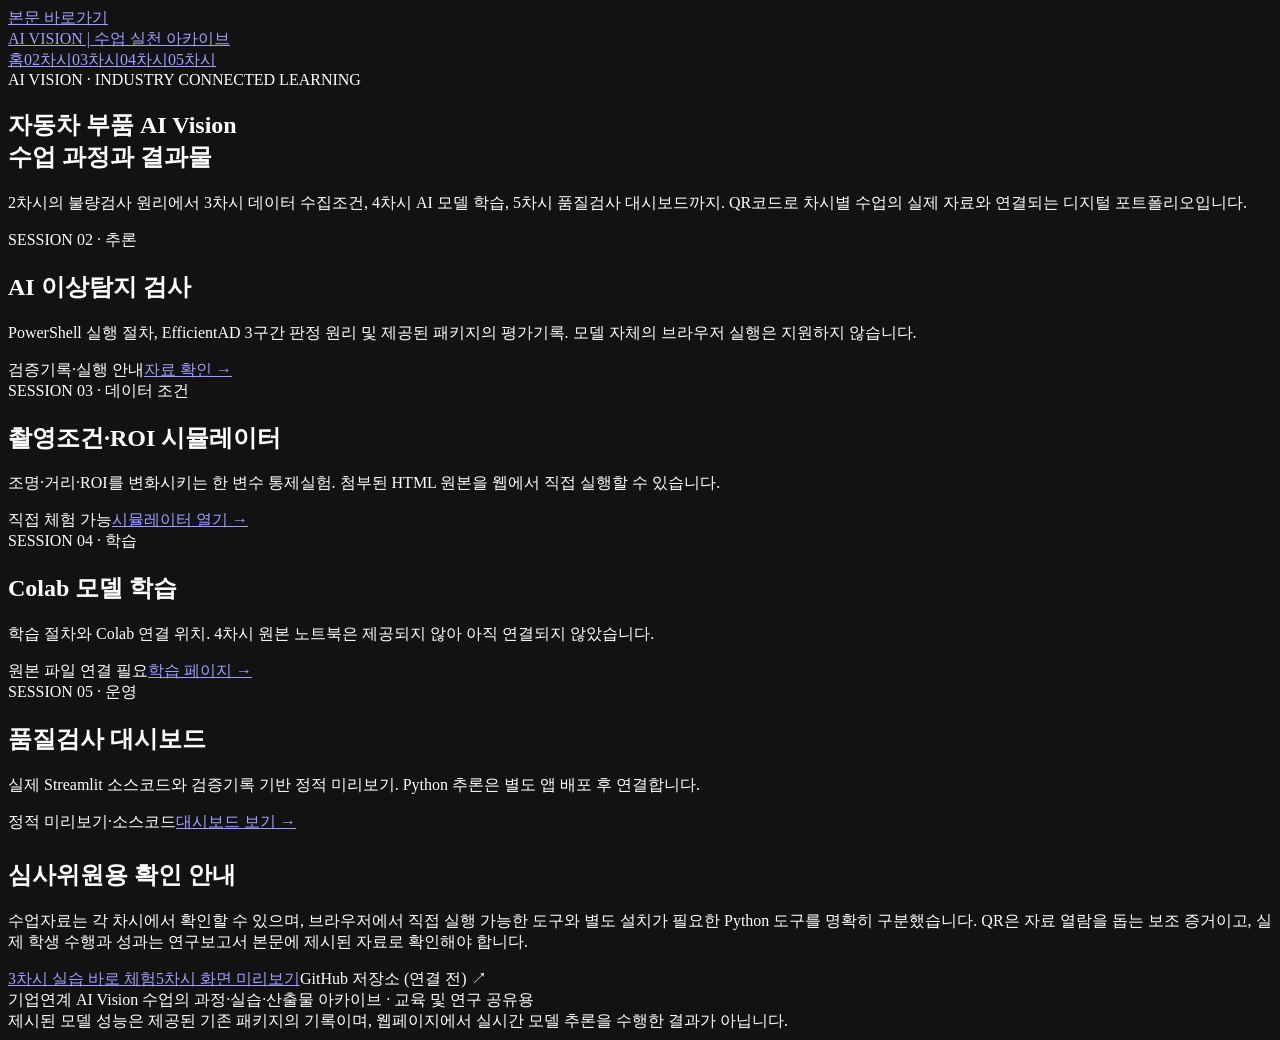
==== site/index.html @ 9ba857d1 "Add files via upload" ====
<!doctype html><html lang="ko"><head><meta charset="utf-8"><meta name="viewport" content="width=device-width,initial-scale=1"><meta name="color-scheme" content="dark"><meta name="description" content="기업연계 AI Vision 수업 2~5차시의 실습도구와 결과물을 열람하는 통합 포트폴리오"><title>통합 홈페이지 | AI Vision 실천 아카이브</title><link rel="icon" type="image/svg+xml" href="/assets/icon.svg"><link rel="stylesheet" href="/assets/style.css"></head><body><a class="skip" href="#content">본문 바로가기</a><header class="top"><div class="wrap"><a class="brand" href="/"><img src="/assets/icon.svg" alt=""/>AI VISION | 수업 실천 아카이브</a><nav class="nav" aria-label="차시 이동"><a href="/" aria-current="page">홈</a><a href="/02/">02차시</a><a href="/03/">03차시</a><a href="/04/">04차시</a><a href="/05/">05차시</a></nav></div></header><main id="content"><div class="wrap"><section class="hero"><div class="kicker">AI VISION · INDUSTRY CONNECTED LEARNING</div><h1>자동차 부품 AI Vision<br>수업 과정과 결과물</h1><p>2차시의 불량검사 원리에서 3차시 데이터 수집조건, 4차시 AI 모델 학습, 5차시 품질검사 대시보드까지. QR코드로 차시별 수업의 실제 자료와 연결되는 디지털 포트폴리오입니다.</p><div class="hero-visual" aria-hidden="true"></div></section><div class="grid">
<article class="card"><div class="num">SESSION 02 · 추론</div><h2>AI 이상탐지 검사</h2><p>PowerShell 실행 절차, EfficientAD 3구간 판정 원리 및 제공된 패키지의 평가기록. 모델 자체의 브라우저 실행은 지원하지 않습니다.</p><div class="cardfoot"><span class="tag alt">검증기록·실행 안내</span><a class="btn secondary" href="/02/">자료 확인 →</a></div></article>
<article class="card"><div class="num">SESSION 03 · 데이터 조건</div><h2>촬영조건·ROI 시뮬레이터</h2><p>조명·거리·ROI를 변화시키는 한 변수 통제실험. 첨부된 HTML 원본을 웹에서 직접 실행할 수 있습니다.</p><div class="cardfoot"><span class="tag">직접 체험 가능</span><a class="btn secondary" href="/03/">시뮬레이터 열기 →</a></div></article>
<article class="card"><div class="num">SESSION 04 · 학습</div><h2>Colab 모델 학습</h2><p>학습 절차와 Colab 연결 위치. 4차시 원본 노트북은 제공되지 않아 아직 연결되지 않았습니다.</p><div class="cardfoot"><span class="tag orange">원본 파일 연결 필요</span><a class="btn secondary" href="/04/">학습 페이지 →</a></div></article>
<article class="card"><div class="num">SESSION 05 · 운영</div><h2>품질검사 대시보드</h2><p>실제 Streamlit 소스코드와 검증기록 기반 정적 미리보기. Python 추론은 별도 앱 배포 후 연결합니다.</p><div class="cardfoot"><span class="tag alt">정적 미리보기·소스코드</span><a class="btn secondary" href="/05/">대시보드 보기 →</a></div></article></div>
<section class="panel" style="margin-top:26px"><h2>심사위원용 확인 안내</h2><p>수업자료는 각 차시에서 확인할 수 있으며, 브라우저에서 직접 실행 가능한 도구와 별도 설치가 필요한 Python 도구를 명확히 구분했습니다. QR은 자료 열람을 돕는 보조 증거이고, 실제 학생 수행과 성과는 연구보고서 본문에 제시된 자료로 확인해야 합니다.</p><div class="actions"><a class="btn" href="/03/">3차시 실습 바로 체험</a><a class="btn secondary" href="/05/">5차시 화면 미리보기</a><a class="btn secondary disabled" id="github-link" aria-disabled="true">GitHub 저장소 (연결 전) ↗</a></div></section></div></main><footer class="footer"><div class="wrap">기업연계 AI Vision 수업의 과정·실습·산출물 아카이브 · 교육 및 연구 공유용 <div class="note">제시된 모델 성능은 제공된 기존 패키지의 기록이며, 웹페이지에서 실시간 모델 추론을 수행한 결과가 아닙니다.</div></div></footer><script src="/assets/common.js" defer></script></body></html>
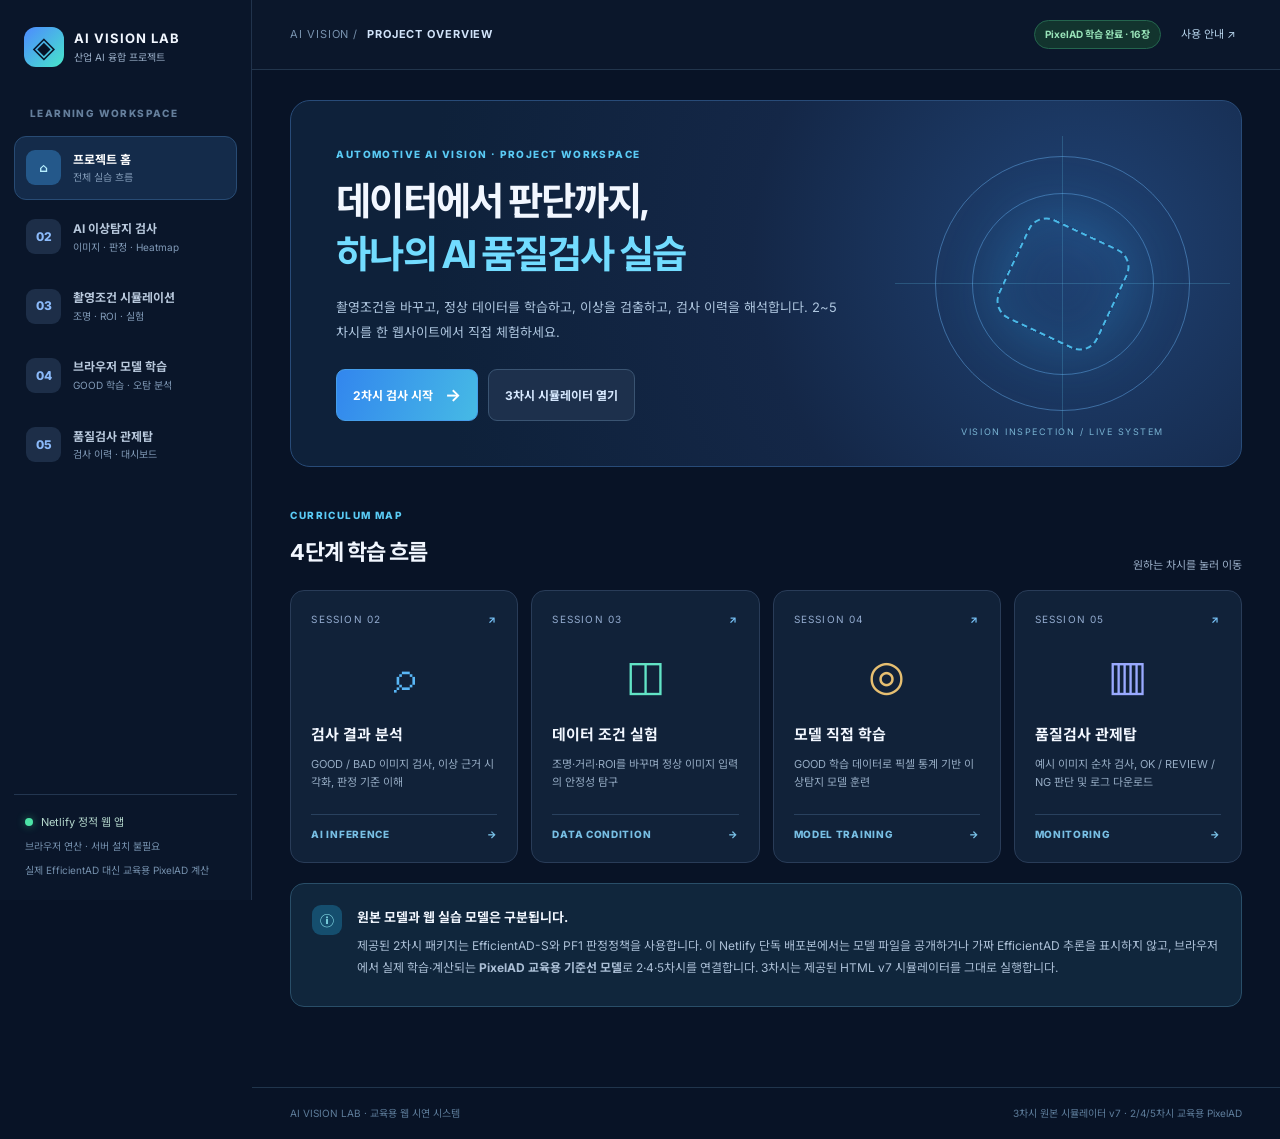
==== commit 0d492d07: "Add files via upload" ====
--- a/site/index.html
+++ b/site/index.html
@@ -1,6 +1,84 @@
-<!doctype html><html lang="ko"><head><meta charset="utf-8"><meta name="viewport" content="width=device-width,initial-scale=1"><meta name="color-scheme" content="dark"><meta name="description" content="기업연계 AI Vision 수업 2~5차시의 실습도구와 결과물을 열람하는 통합 포트폴리오"><title>통합 홈페이지 | AI Vision 실천 아카이브</title><link rel="icon" type="image/svg+xml" href="/assets/icon.svg"><link rel="stylesheet" href="/assets/style.css"></head><body><a class="skip" href="#content">본문 바로가기</a><header class="top"><div class="wrap"><a class="brand" href="/"><img src="/assets/icon.svg" alt=""/>AI VISION | 수업 실천 아카이브</a><nav class="nav" aria-label="차시 이동"><a href="/" aria-current="page">홈</a><a href="/02/">02차시</a><a href="/03/">03차시</a><a href="/04/">04차시</a><a href="/05/">05차시</a></nav></div></header><main id="content"><div class="wrap"><section class="hero"><div class="kicker">AI VISION · INDUSTRY CONNECTED LEARNING</div><h1>자동차 부품 AI Vision<br>수업 과정과 결과물</h1><p>2차시의 불량검사 원리에서 3차시 데이터 수집조건, 4차시 AI 모델 학습, 5차시 품질검사 대시보드까지. QR코드로 차시별 수업의 실제 자료와 연결되는 디지털 포트폴리오입니다.</p><div class="hero-visual" aria-hidden="true"></div></section><div class="grid">
-<article class="card"><div class="num">SESSION 02 · 추론</div><h2>AI 이상탐지 검사</h2><p>PowerShell 실행 절차, EfficientAD 3구간 판정 원리 및 제공된 패키지의 평가기록. 모델 자체의 브라우저 실행은 지원하지 않습니다.</p><div class="cardfoot"><span class="tag alt">검증기록·실행 안내</span><a class="btn secondary" href="/02/">자료 확인 →</a></div></article>
-<article class="card"><div class="num">SESSION 03 · 데이터 조건</div><h2>촬영조건·ROI 시뮬레이터</h2><p>조명·거리·ROI를 변화시키는 한 변수 통제실험. 첨부된 HTML 원본을 웹에서 직접 실행할 수 있습니다.</p><div class="cardfoot"><span class="tag">직접 체험 가능</span><a class="btn secondary" href="/03/">시뮬레이터 열기 →</a></div></article>
-<article class="card"><div class="num">SESSION 04 · 학습</div><h2>Colab 모델 학습</h2><p>학습 절차와 Colab 연결 위치. 4차시 원본 노트북은 제공되지 않아 아직 연결되지 않았습니다.</p><div class="cardfoot"><span class="tag orange">원본 파일 연결 필요</span><a class="btn secondary" href="/04/">학습 페이지 →</a></div></article>
-<article class="card"><div class="num">SESSION 05 · 운영</div><h2>품질검사 대시보드</h2><p>실제 Streamlit 소스코드와 검증기록 기반 정적 미리보기. Python 추론은 별도 앱 배포 후 연결합니다.</p><div class="cardfoot"><span class="tag alt">정적 미리보기·소스코드</span><a class="btn secondary" href="/05/">대시보드 보기 →</a></div></article></div>
-<section class="panel" style="margin-top:26px"><h2>심사위원용 확인 안내</h2><p>수업자료는 각 차시에서 확인할 수 있으며, 브라우저에서 직접 실행 가능한 도구와 별도 설치가 필요한 Python 도구를 명확히 구분했습니다. QR은 자료 열람을 돕는 보조 증거이고, 실제 학생 수행과 성과는 연구보고서 본문에 제시된 자료로 확인해야 합니다.</p><div class="actions"><a class="btn" href="/03/">3차시 실습 바로 체험</a><a class="btn secondary" href="/05/">5차시 화면 미리보기</a><a class="btn secondary disabled" id="github-link" aria-disabled="true">GitHub 저장소 (연결 전) ↗</a></div></section></div></main><footer class="footer"><div class="wrap">기업연계 AI Vision 수업의 과정·실습·산출물 아카이브 · 교육 및 연구 공유용 <div class="note">제시된 모델 성능은 제공된 기존 패키지의 기록이며, 웹페이지에서 실시간 모델 추론을 수행한 결과가 아닙니다.</div></div></footer><script src="/assets/common.js" defer></script></body></html>+<!doctype html>
+<html lang="ko">
+<head>
+<meta charset="utf-8"><meta name="viewport" content="width=device-width, initial-scale=1">
+<meta name="theme-color" content="#091329">
+<meta name="description" content="자동차 AI Vision 2~5차시 통합 브라우저 실습 플랫폼. 촬영조건, 교육용 이상탐지 학습, 판정, 품질검사 대시보드를 한 화면에서 체험하세요.">
+<title>AI Vision Lab | 2~5차시 통합 웹 실습</title>
+<link rel="stylesheet" href="assets/app.css">
+</head>
+<body>
+<div class="shell">
+<aside class="sidebar" id="sidebar">
+  <div class="brand"><div class="brand-mark">◈</div><div><strong>AI VISION LAB</strong><span>산업 AI 융합 프로젝트</span></div></div>
+  <div class="side-caption">LEARNING WORKSPACE</div>
+  <nav class="side-menu" aria-label="차시 이동">
+    <button data-go="home" class="nav-item active"><span class="nav-number">⌂</span><span><b>프로젝트 홈</b><small>전체 실습 흐름</small></span></button>
+    <button data-go="02" class="nav-item"><span class="nav-number">02</span><span><b>AI 이상탐지 검사</b><small>이미지 · 판정 · Heatmap</small></span></button>
+    <button data-go="03" class="nav-item"><span class="nav-number">03</span><span><b>촬영조건 시뮬레이션</b><small>조명 · ROI · 실험</small></span></button>
+    <button data-go="04" class="nav-item"><span class="nav-number">04</span><span><b>브라우저 모델 학습</b><small>GOOD 학습 · 오탐 분석</small></span></button>
+    <button data-go="05" class="nav-item"><span class="nav-number">05</span><span><b>품질검사 관제탑</b><small>검사 이력 · 대시보드</small></span></button>
+  </nav>
+  <div class="sidebar-foot"><div class="dotline"><i class="status-dot"></i><span>Netlify 정적 웹 앱</span></div><small>브라우저 연산 · 서버 설치 불필요</small><small>실제 EfficientAD 대신 교육용 PixelAD 계산</small></div>
+</aside>
+<div class="workspace">
+<header class="topbar"><div class="crumb"><button id="menuBtn" class="icon-btn mobile-only" aria-label="메뉴 열기">☰</button><span>AI VISION /</span><b id="crumbName">PROJECT OVERVIEW</b></div><div class="top-actions"><span class="model-chip" id="modelState">브라우저 모델 준비 중</span><button id="openHelp" class="ghost small">사용 안내 ↗</button></div></header>
+<main class="main">
+<section class="page active" id="page-home">
+  <div class="hero"><div class="hero-copy"><div class="eyebrow">AUTOMOTIVE AI VISION · PROJECT WORKSPACE</div><h1>데이터에서 판단까지,<br><em>하나의 AI 품질검사 실습</em></h1><p>촬영조건을 바꾸고, 정상 데이터를 학습하고, 이상을 검출하고, 검사 이력을 해석합니다. 2~5차시를 한 웹사이트에서 직접 체험하세요.</p><div class="hero-buttons"><button class="btn primary" data-go="02">2차시 검사 시작 <span>→</span></button><button class="btn secondary" data-go="03">3차시 시뮬레이터 열기</button></div></div><div class="hero-art" aria-hidden="true"><div class="scope-ring r1"></div><div class="scope-ring r2"></div><div class="scope-cross ch"></div><div class="scope-cross cv"></div><div class="scope-target"></div><div class="hero-art-label">VISION INSPECTION / LIVE SYSTEM</div></div></div>
+  <div class="section-top"><div><p class="overline">CURRICULUM MAP</p><h2>4단계 학습 흐름</h2></div><span class="subtle">원하는 차시를 눌러 이동</span></div>
+  <div class="course-grid">
+    <button class="course-card" data-go="02"><span class="course-index">SESSION 02 <b>↗</b></span><span class="course-graphic g2">⌕</span><strong>검사 결과 분석</strong><small>GOOD / BAD 이미지 검사, 이상 근거 시각화, 판정 기준 이해</small><span class="course-foot">AI INFERENCE <span>→</span></span></button>
+    <button class="course-card" data-go="03"><span class="course-index">SESSION 03 <b>↗</b></span><span class="course-graphic g3">◫</span><strong>데이터 조건 실험</strong><small>조명·거리·ROI를 바꾸며 정상 이미지 입력의 안정성 탐구</small><span class="course-foot">DATA CONDITION <span>→</span></span></button>
+    <button class="course-card" data-go="04"><span class="course-index">SESSION 04 <b>↗</b></span><span class="course-graphic g4">◎</span><strong>모델 직접 학습</strong><small>GOOD 학습 데이터로 픽셀 통계 기반 이상탐지 모델 훈련</small><span class="course-foot">MODEL TRAINING <span>→</span></span></button>
+    <button class="course-card" data-go="05"><span class="course-index">SESSION 05 <b>↗</b></span><span class="course-graphic g5">▥</span><strong>품질검사 관제탑</strong><small>예시 이미지 순차 검사, OK / REVIEW / NG 판단 및 로그 다운로드</small><span class="course-foot">MONITORING <span>→</span></span></button>
+  </div>
+  <div class="panel note-panel"><div><div class="panel-icon">ⓘ</div></div><div><b>원본 모델과 웹 실습 모델은 구분됩니다.</b><p>제공된 2차시 패키지는 EfficientAD-S와 PF1 판정정책을 사용합니다. 이 Netlify 단독 배포본에서는 모델 파일을 공개하거나 가짜 EfficientAD 추론을 표시하지 않고, 브라우저에서 실제 학습·계산되는 <strong>PixelAD 교육용 기준선 모델</strong>로 2·4·5차시를 연결합니다. 3차시는 제공된 HTML v7 시뮬레이터를 그대로 실행합니다.</p></div></div>
+</section>
+
+<section class="page" id="page-02">
+<div class="page-head"><div><p class="overline">SESSION 02 · IMAGE INSPECTION</p><h1>AI 이상탐지 검사</h1><p>정상 이미지를 학습한 브라우저 모델로 이미지를 평가하고, 이상 후보 위치를 시각화합니다.</p></div><button class="btn secondary" data-go="04">학습 모델 변경 →</button></div>
+<div class="notice"><b>검사 엔진: PixelAD (교육용 기준선)</b> · 실제 픽셀 통계로 이상점수와 Heatmap을 계산합니다. 원본 EfficientAD-S 결과나 불량 확률이 아닙니다.</div>
+<div class="two-layout">
+<div class="panel inspect-left"><div class="panel-head"><h3>검사 대상 선택</h3><span class="step-tag">01 / INPUT</span></div><div class="sample-select"><button id="loadGood" class="sample-btn selected"><img src="data/real_good.jpg" alt="정상 부품"><b>정상 샘플</b><small>첨부 원본 GOOD</small></button><button id="loadBad" class="sample-btn"><img src="data/real_bad.jpg" alt="불량 부품"><b>불량 샘플</b><small>첨부 원본 BAD</small></button></div><label class="file-drop" id="inspectDrop"><input id="inspectFile" type="file" accept="image/*"><span>＋</span><b>내 이미지 직접 검사</b><small>이미지를 클릭하거나 여기로 드래그 · 브라우저 내부 처리</small></label><div class="row-buttons"><button class="btn primary stretch" id="runInspect">선택 이미지 검사 실행 <span>→</span></button><button class="btn secondary" id="saveToLog">관제탑 기록 추가</button></div><p class="form-foot" id="inspectInfo">정상 샘플이 선택되었습니다.</p></div>
+<div class="panel inspect-right"><div class="panel-head"><h3>검사 결과</h3><span class="step-tag">02 / RESULT</span></div><div class="result-summary"><div><small>교육용 이상점수 · 0~100</small><div class="large-number" id="inspectScore">—</div></div><div class="decision-wrap"><small>판정</small><span id="inspectVerdict" class="decision neutral">실행 전</span></div></div><div class="range-track"><div class="range-fill" id="scoreFill"></div><span id="scoreMarker"></span></div><div class="threshold-legend" id="inspectThresholds"></div><div class="result-caption" id="inspectExplanation">검사를 실행하면 이상 후보 이미지와 검사 점수가 생성됩니다.</div></div>
+</div>
+<div class="panel view-panel"><div class="panel-head"><h3>4-View 결함 근거 시각화</h3><button class="ghost small" id="downloadInspect">검사 결과 JSON 저장 ↓</button></div><div class="vision-grid"><div class="vision-card"><span>01 · ORIGINAL</span><canvas id="viewOriginal" width="256" height="256"></canvas></div><div class="vision-card"><span>02 · HEATMAP</span><canvas id="viewHeat" width="256" height="256"></canvas></div><div class="vision-card"><span>03 · OVERLAY</span><canvas id="viewOverlay" width="256" height="256"></canvas></div><div class="vision-card"><span>04 · CONTOUR</span><canvas id="viewContour" width="256" height="256"></canvas></div></div><div class="caption">붉은 표시 = 교육용 모델의 이상 후보. 정답 불량 영역(GT mask)이 아니며, 자동 폐기 판단 근거로 사용해서는 안 됩니다.</div></div>
+</section>
+
+<section class="page" id="page-03">
+<div class="page-head"><div><p class="overline">SESSION 03 · CONTROLLED EXPERIMENT</p><h1>촬영조건 · ROI 시뮬레이터</h1><p>첨부된 자동차 AI Vision 시뮬레이터 v7을 웹사이트 내부에서 그대로 실행합니다.</p></div><button class="btn secondary" data-go="04">4차시 모델 학습 →</button></div>
+<div class="notice"><b>한 변수 통제실험</b> · 산업용 Baseline 적용 → 저장 → 한 변수 변경 → Before / After 비교 → 실험기록. 아래 시뮬레이터의 안정도 수치는 실제 EfficientAD 점수가 아닙니다.</div>
+<div class="panel sim-toolbar"><div><b>시뮬레이터에서 만든 이미지를 학습에 연결</b><p>원본 시뮬레이터의 ‘본 연수 3차시’ 모드는 정상 GOOD 이미지로 고정됩니다. 단, 시뮬레이터의 기어·브라켓과 자동차 부품은 형태가 달라 같이 학습하면 기준모델의 판정이 달라질 수 있습니다.</p></div><div class="row-buttons"><button class="btn primary" id="sendSimToTrain">현재 이미지 → 4차시 GOOD 데이터 추가</button><button class="btn secondary" id="openSimSeparate">시뮬레이터 새 탭 ↗</button></div></div>
+<iframe id="simFrame" title="3차시 데이터 수집 및 ROI 원본 시뮬레이터" src="simulator/index.html" loading="lazy"></iframe>
+</section>
+
+<section class="page" id="page-04">
+<div class="page-head"><div><p class="overline">SESSION 04 · BROWSER MODEL TRAINING</p><h1>정상 데이터로 모델 학습</h1><p>Python 없이 브라우저에서 실제 통계량을 학습하고, 2·5차시에 적용합니다.</p></div><span class="chip accent">Browser PixelAD Engine</span></div>
+<div class="notice"><b>교과 개념:</b> 정상 학습 → 기준 영상의 평균/표준편차 생성 → 새로운 영상과 차이 계산 → 이상 후보 표시. <strong>EfficientAD 신경망 재학습은 아닙니다.</strong></div>
+<div class="two-layout">
+<div class="panel"><div class="panel-head"><h3>학습용 GOOD 이미지</h3><span class="step-tag" id="trainingCount">16개 예시 제공</span></div><div class="training-preview"><img src="data/real_good.jpg" alt="정상 제품 훈련 기준"><div><b>첨부 원본 정상 이미지 기반</b><p>밝기·대비를 소폭 바꾼 16장의 예시 데이터가 기본 제공됩니다. 3차시에서 정상 이미지를 가져오거나 직접 GOOD 이미지를 추가할 수 있습니다.</p></div></div><label class="file-drop"><input id="trainFiles" type="file" accept="image/*" multiple><span>＋</span><b>GOOD 학습 이미지 추가</b><small>여러 장 선택 가능 · 저장/학습은 현재 브라우저에서만 수행</small></label><div class="row-buttons"><button class="btn primary stretch" id="trainModel">모델 다시 학습하기 <span>→</span></button><button class="btn secondary" id="clearTrain">추가 이미지 비우기</button></div><div id="trainProgress" class="progress-area" aria-live="polite">기본 학습모델을 읽고 있습니다.</div></div>
+<div class="panel"><div class="panel-head"><h3>학습 결과 및 판정 임계값</h3><span class="step-tag">TRAINED MODEL</span></div><div class="stat-grid"><div class="mini-stat"><small>학습 이미지</small><strong id="modelSamples">—</strong></div><div class="mini-stat"><small>평균 오차</small><strong id="modelAvg">—</strong></div><div class="mini-stat"><small>입력 이미지 크기</small><strong>64 × 64</strong></div><div class="mini-stat"><small>모델 엔진</small><strong>PixelAD</strong></div></div><div class="tuning"><label for="reviewRange">REVIEW 시작 <strong id="reviewVal">—</strong></label><input type="range" id="reviewRange" min="1" max="90" step="1" value="15"><label for="ngRange">NG 시작 <strong id="ngVal">—</strong></label><input type="range" id="ngRange" min="2" max="99" step="1" value="38"><small>이 두 기준은 브라우저 모델의 교육용 점수 기준이며, 원본 EfficientAD의 0.2144 / 0.5439와 단위가 다릅니다.</small></div><div class="row-buttons"><button class="btn secondary stretch" id="exportModel">학습모델 JSON 내보내기</button><label class="btn secondary upload-btn">모델 가져오기<input id="importModel" type="file" accept=".json,application/json" hidden></label></div><div class="form-foot">모델과 임계값은 이 브라우저의 저장소에 자동 저장됩니다.</div></div>
+</div>
+<div class="panel"><div class="panel-head"><h3>모델 평가 실습</h3><button class="btn secondary small" id="evaluateModel">GOOD / BAD 대표 샘플 평가</button></div><div id="evalResult" class="empty-state">평가 버튼을 눌러 대표 이미지의 교육용 점수와 판정을 비교해 보세요.</div></div>
+<div class="panel note-panel"><div class="panel-icon">↗</div><div><b>실제 EfficientAD-S 학습은 Google Colab / GPU 환경이 필요합니다.</b><p>원본 4차시 Colab 파일은 제공되지 않았습니다. 이 사이트의 학습은 입력 영상의 픽셀 분포를 이용한 별도 교육용 이상탐지 알고리즘입니다. 웹 실습 결과를 원본 EfficientAD 학습 성능이라고 보고서에 기재하면 안 됩니다.</p></div></div>
+</section>
+
+<section class="page" id="page-05">
+<div class="page-head"><div><p class="overline">SESSION 05 · QUALITY CONTROL TOWER</p><h1>AI 품질검사 관제탑</h1><p>2·4차시에서 사용한 브라우저 모델로 생산 이미지들을 실제 계산하고 이력을 관리합니다.</p></div><button class="btn secondary" id="clearLog">검사기록 초기화</button></div>
+<div class="notice"><b>브라우저 실습 관제탑</b> · 원본 Streamlit/PF1 산업용 추론 서버가 아닌, 학습한 PixelAD 엔진으로 운영되는 교육용 대시보드입니다. 판정과 기록은 개인 브라우저에만 저장됩니다.</div>
+<div class="dashboard-ops panel"><div><b>검사 라인 운영</b><p>원본 정상/불량 대표 이미지와 밝기 변형 예시로 순차 검사를 수행합니다.</p></div><div class="row-buttons"><button class="btn primary" id="runNext">다음 부품 검사 →</button><button class="btn secondary" id="runBatch">전체 예시 일괄 검사</button><button class="btn secondary" id="exportCSV">검사기록 CSV ↓</button></div></div>
+<div class="kpi-grid"><div class="kpi"><span>검사 건수</span><strong id="kTotal">0</strong><small>현재 브라우저 이력</small></div><div class="kpi"><span>OK · 정상 통과</span><strong id="kOk">0</strong><small>교육용 점수 기준</small></div><div class="kpi"><span>REVIEW · 재검토</span><strong id="kReview">0</strong><small>작업자 확인 대상</small></div><div class="kpi"><span>NG · 이상 후보</span><strong id="kNg">0</strong><small>즉시 폐기 판정 아님</small></div></div>
+<div class="two-layout dash-lower"><div class="panel"><div class="panel-head"><h3>판정 분포</h3><span class="step-tag">DECISION MIX</span></div><div class="bar-rows" id="mixBars"><div class="empty-state">검사 결과가 없습니다.</div></div><div class="chart-note">모든 점수는 PixelAD 교육용 검사 결과입니다.</div></div><div class="panel"><div class="panel-head"><h3>최근 검사 · 이상 후보</h3><span class="step-tag">LATEST</span></div><div id="latestInspect" class="latest-empty">부품을 검사하면 최신 결과가 이곳에 표시됩니다.</div></div></div>
+<div class="panel"><div class="panel-head"><h3>검사 상세 이력</h3><span id="logCount" class="step-tag">0 RECORDS</span></div><div class="table-scroll"><table><thead><tr><th>검사 시각</th><th>이미지</th><th>실제 라벨*</th><th>이상점수</th><th>판정</th><th>모델</th></tr></thead><tbody id="logTable"><tr><td colspan="6" class="empty-cell">검사 기록이 없습니다.</td></tr></tbody></table></div><div class="caption">* 실제 라벨은 제공된 예시 이미지에만 기록합니다. 웹에서 업로드한 이미지는 정답을 모릅니다. 결함 검출의 성능평가를 위해서는 별도의 검증 데이터가 필요합니다.</div></div>
+<div class="panel research-panel"><div class="panel-head"><h3>원본 EfficientAD-S · 제공 파일의 검증 지표</h3><span class="chip">OFFLINE REFERENCE</span></div><div class="reference-content"><div class="reference-metric"><span>최종 테스트 Image AUROC</span><strong id="refAuroc">—</strong></div><div class="reference-metric"><span>최종 테스트 데이터</span><strong id="refN">—</strong></div><div class="reference-metric"><span>원본 Score REVIEW 기준</span><strong id="refReview">—</strong></div><div class="reference-metric"><span>원본 Score NG 기준</span><strong id="refNg">—</strong></div></div><div class="caption">출처: 첨부 2차시 `artifacts/metrics.json`, `artifacts/threshold.json`. 이 수치는 웹 PixelAD의 평가 결과가 아닙니다.</div></div>
+</section>
+</main>
+<footer class="footer"><span>AI VISION LAB · 교육용 웹 시연 시스템</span><span>3차시 원본 시뮬레이터 v7 · 2/4/5차시 교육용 PixelAD</span></footer>
+</div>
+</div>
+<div id="toast" role="status" aria-live="polite"></div>
+<dialog id="helpDialog"><div class="modal-head"><h2>웹사이트 사용 안내</h2><button class="icon-btn" id="closeHelp" aria-label="닫기">✕</button></div><p>① 2차시에서 대표 GOOD/BAD 이미지 검사 → ② 3차시에서 조명과 ROI를 바꾸고 현재 이미지를 4차시에 전달 → ③ 4차시에서 GOOD만 학습하여 모델/임계값 갱신 → ④ 5차시에서 검사 기록과 판정 분포를 확인하세요.</p><p><b>중요:</b> 원본 EfficientAD 모델은 Netlify 정적 사이트 단독 실행 대상이 아닙니다. 이 사이트는 브라우저의 픽셀 통계 기반 교육용 이상탐지 모델을 사용합니다.</p><form method="dialog"><button class="btn primary">확인</button></form></dialog>
+<script src="assets/engine.js"></script>
+<script src="assets/app.js"></script>
+</body></html>
--- a/site/assets/app.css
+++ b/site/assets/app.css
@@ -0,0 +1,2 @@
+@import url('https://fonts.googleapis.com/css2?family=Inter:wght@400;500;600;700;800;900&family=Noto+Sans+KR:wght@400;500;600;700;800&display=swap');
+:root{--bg:#081326;--panel:#111f35;--panel2:#152740;--panel3:#1b3150;--border:#293c58;--text:#f2f7ff;--muted:#9bafc8;--cyan:#43cafa;--blue:#4e89ff;--green:#4de4a7;--amber:#ffcc70;--red:#ff7784;--radius:15px}*{box-sizing:border-box}html{scroll-behavior:smooth}body{margin:0;font:14px/1.65 Inter,'Noto Sans KR',system-ui,sans-serif;background:var(--bg);color:var(--text)}button,input,select{font:inherit}button{cursor:pointer}button:disabled{cursor:not-allowed;opacity:.5}button:focus-visible,input:focus-visible{outline:2px solid var(--cyan);outline-offset:2px}a{color:var(--cyan)}.shell{min-height:100vh;display:grid;grid-template-columns:252px minmax(0,1fr)}.sidebar{height:100vh;position:sticky;top:0;border-right:1px solid #21334c;background:#0a162a;display:flex;flex-direction:column;padding:27px 14px 22px;z-index:20}.brand{display:flex;gap:10px;align-items:center;padding:0 10px 38px}.brand-mark{width:40px;height:40px;border-radius:12px;background:linear-gradient(135deg,#4d8aff,#47e6ca);color:#081326;text-align:center;line-height:40px;font-size:29px;font-weight:900}.brand strong{letter-spacing:.08em;font-size:13px;display:block}.brand span{display:block;color:var(--muted);font-size:10px}.side-caption{color:#657f9c;font-size:10px;letter-spacing:.14em;font-weight:800;padding:0 16px 14px}.side-menu{display:flex;flex-direction:column;gap:5px}.nav-item{display:flex;gap:12px;align-items:center;text-align:left;width:100%;padding:13px 11px;border:1px solid transparent;color:#b8c8dc;background:transparent;border-radius:12px}.nav-item.active,.nav-item:hover{color:white;background:#142b4a;border-color:#284b74}.nav-number{width:35px;min-width:35px;height:35px;border-radius:9px;background:#1d2e48;color:#8bbafa;display:grid;place-items:center;font-weight:800;font-size:12px}.nav-item.active .nav-number{background:#24588a;color:#b7f0ff}.nav-item b{display:block;font-size:12px}.nav-item small{display:block;color:#819ab7;font-size:10px}.sidebar-foot{margin-top:auto;padding:18px 11px 0;border-top:1px solid #233650;display:grid;gap:7px}.sidebar-foot small{color:#7590ad;font-size:10px}.dotline{font-size:11px;color:#b3d6cb;display:flex;gap:8px;align-items:center}.status-dot{width:8px;height:8px;border-radius:50%;background:var(--green);box-shadow:0 0 9px #39ee9677}.workspace{min-width:0;display:flex;flex-direction:column}.topbar{height:70px;border-bottom:1px solid #22354c;display:flex;align-items:center;justify-content:space-between;padding:0 clamp(20px,3vw,48px);background:#0b172b;position:sticky;top:0;z-index:10}.crumb{display:flex;gap:9px;align-items:center;font-size:11px;letter-spacing:.08em;color:#7892ae}.crumb b{color:#d1e3f9}.top-actions{display:flex;gap:14px;align-items:center}.model-chip{background:#12342e;border:1px solid #24654e;color:#98e3b9;border-radius:30px;padding:5px 10px;font-size:10px;font-weight:700}.main{max-width:1720px;width:100%;margin:0 auto;padding:30px clamp(20px,3vw,48px) 80px;flex:1}.page{display:none;animation:appear .25s ease}.page.active{display:block}@keyframes appear{from{opacity:.1;transform:translateY(6px)}to{opacity:1;transform:translateY(0)}}.hero{display:grid;grid-template-columns:1.25fr .75fr;min-height:335px;background:radial-gradient(circle at 83% 41%,#204375 0%,#142747 40%,#0e213a 80%);border:1px solid #284b78;border-radius:20px;overflow:hidden;margin-bottom:30px}.hero-copy{padding:45px;align-self:center;position:relative;z-index:1}.eyebrow,.overline{font-weight:800;font-size:10px;letter-spacing:.14em;color:#5acbf5}.hero h1{font-size:clamp(27px,3vw,42px);letter-spacing:-.05em;line-height:1.4;margin:12px 0}.hero h1 em{font-style:normal;color:#72dcff}.hero p{color:#aec6df;font-size:13px;max-width:580px;line-height:1.9}.hero-buttons{display:flex;gap:10px;margin-top:25px;flex-wrap:wrap}.btn{border:1px solid transparent;border-radius:9px;padding:11px 16px;display:inline-flex;align-items:center;gap:12px;justify-content:center;font-weight:700;font-size:12px;min-height:42px}.btn span{font-size:17px}.btn.primary{background:linear-gradient(110deg,#3286ee,#46bae5);color:white;border-color:#459eea}.btn.primary:hover{filter:brightness(1.12)}.btn.secondary{background:#1d304c;border-color:#3a5472;color:#d7e9ff}.btn.secondary:hover{background:#2a466b}.btn.small{min-height:32px;padding:7px 11px}.ghost{color:#b5d2ea;background:transparent;border:none;cursor:pointer}.ghost:hover{text-decoration:underline}.ghost.small{font-size:11px}.stretch{flex:1}.hero-art{position:relative;min-height:330px;display:grid;place-items:center}.scope-ring{position:absolute;border:1px solid #65aeed77;border-radius:50%}.scope-ring.r1{width:255px;height:255px}.scope-ring.r2{width:182px;height:182px}.scope-cross{position:absolute;background:#64cbee39}.scope-cross.ch{width:335px;height:1px}.scope-cross.cv{height:295px;width:1px}.scope-target{width:110px;height:110px;border:2px dashed #49b8e7;border-radius:20px;transform:rotate(25deg);box-shadow:0 0 65px #2bbaff3f,inset 0 0 50px #2bbaff20}.hero-art-label{position:absolute;bottom:27px;color:#78b2d1;font-size:9px;letter-spacing:.17em}.section-top{display:flex;align-items:end;justify-content:space-between;gap:10px;margin-bottom:16px}.section-top h2{font-size:22px;letter-spacing:-.04em;margin:4px 0}.subtle{color:var(--muted);font-size:11px}.course-grid{display:grid;grid-template-columns:repeat(4,minmax(0,1fr));gap:13px}.course-card{background:#112239;border:1px solid var(--border);border-radius:14px;padding:20px;text-align:left;color:var(--text);display:flex;flex-direction:column;align-items:stretch;gap:7px;min-height:273px;transition:transform .15s,border .15s}.course-card:hover{transform:translateY(-4px);border-color:#3d9ada}.course-index{font-size:10px;letter-spacing:.12em;color:#94acd0;display:flex;justify-content:space-between}.course-index b{color:#79c5fa}.course-graphic{height:81px;display:grid;place-items:center;font-size:42px;font-family:system-ui}.g2{color:#59b7f6}.g3{color:#62e4c6}.g4{color:#e6bf71}.g5{color:#9aaaff}.course-card strong{font-size:15px}.course-card small{font-size:11px;color:#95abc3;flex:1;line-height:1.7}.course-foot{border-top:1px solid #29415e;padding-top:11px;margin-top:11px;color:#78bfe4;display:flex;justify-content:space-between;font-size:10px;letter-spacing:.07em;font-weight:800}.panel{background:#111f35;border:1px solid var(--border);border-radius:14px;min-width:0;padding:21px}.note-panel{display:flex;gap:15px;margin-top:20px;background:#10263c;border-color:#294e68}.panel-icon{width:30px;height:30px;border-radius:9px;background:#154e6e;display:grid;place-items:center;color:#8fe8f2;font-weight:800}.note-panel b{font-size:13px}.note-panel p,.panel p{color:#aabed5;font-size:12px;line-height:1.85;margin:6px 0}.page-head{display:flex;gap:20px;align-items:center;justify-content:space-between;margin-bottom:19px}.page-head h1{font-size:clamp(24px,2.5vw,31px);margin:4px 0 7px;letter-spacing:-.05em}.page-head p{color:#9bb3d0;font-size:12px;margin:0}.notice{border:1px solid #336287;background:#0e2b44;color:#b6d7ed;padding:12px 16px;border-radius:10px;font-size:11.5px;line-height:1.8;margin-bottom:16px}.notice b{color:#8bdcf6}.two-layout{display:grid;grid-template-columns:1fr 1fr;gap:15px;margin:15px 0}.panel-head{display:flex;align-items:center;justify-content:space-between;gap:9px;margin-bottom:20px}.panel-head h3{font-size:15px;margin:0}.step-tag{font-size:10px;color:#83b7d1;background:#182c47;padding:5px 9px;border-radius:7px;font-weight:800;white-space:nowrap}.sample-select{display:grid;grid-template-columns:1fr 1fr;gap:10px;margin-bottom:17px}.sample-btn{background:#0e1c2e;color:#c7d8ec;border:1px solid #334962;border-radius:10px;overflow:hidden;text-align:left;padding:8px;display:flex;flex-direction:column;gap:4px}.sample-btn.selected{border-color:#42bcee;box-shadow:0 0 0 1px #42bcee55}.sample-btn img{width:100%;height:130px;object-fit:contain;background:white;border-radius:6px}.sample-btn b{font-size:11px;margin-top:4px}.sample-btn small{font-size:10px;color:#8eacca}.file-drop{display:flex;flex-direction:column;gap:3px;align-items:center;justify-content:center;border:1px dashed #416185;background:#122943;border-radius:10px;padding:16px;color:#bcd4ed;text-align:center;cursor:pointer;margin-bottom:13px}.file-drop:hover{border-color:#6dcbf6}.file-drop>span{font-size:23px;color:#5ad0f0}.file-drop b{font-size:11px}.file-drop small{font-size:10px;color:#89a4c0}.file-drop input{display:none}.row-buttons{display:flex;gap:8px;align-items:center;flex-wrap:wrap}.form-foot{font-size:11px!important;color:#849eb8!important;margin-top:11px!important}.result-summary{display:flex;justify-content:space-between;align-items:center;margin:25px 2px}.result-summary small{display:block;color:#90abc6;font-size:10px;margin-bottom:3px}.large-number{font-size:52px;font-weight:900;line-height:1.1;letter-spacing:-.07em}.decision-wrap{text-align:right}.decision{display:inline-block;border-radius:8px;padding:6px 13px;font-weight:900;font-size:15px;border:1px solid}.decision.ok{color:#66e9ae;background:#123d34;border-color:#245b4d}.decision.review{color:#ffd88e;background:#47331c;border-color:#8e5c31}.decision.ng{color:#ff8490;background:#482334;border-color:#8f3e5b}.decision.neutral{color:#9eb6d0;background:#1b2e48;border-color:#3c5170}.range-track{height:10px;position:relative;border-radius:40px;background:linear-gradient(90deg,#2c9e76 0%,#66b896 30%,#c58f3d 55%,#d65666 100%);margin:24px 0 12px}.range-fill{height:100%;width:0;border-radius:20px;background:#ffffff50}.range-track #scoreMarker{width:3px;position:absolute;height:18px;background:white;top:-4px;left:0;box-shadow:0 0 0 2px #071527}.threshold-legend{display:flex;justify-content:space-between;font-size:10px;color:#8faac4}.result-caption{min-height:65px;border-radius:9px;background:#0c182b;padding:13px;color:#a5c3de;font-size:12px;line-height:1.8;margin-top:23px}.view-panel{margin-top:16px}.vision-grid{display:grid;grid-template-columns:repeat(4,minmax(0,1fr));gap:10px}.vision-card{border:1px solid #29415e;border-radius:11px;background:#0b182a;padding:10px}.vision-card span{display:block;color:#8faac5;font-size:10px;font-weight:800;letter-spacing:.09em;margin-bottom:8px}.vision-card canvas{width:100%;aspect-ratio:1;object-fit:contain;border-radius:6px;background:#ebf0f6;display:block}.caption,.chart-note{font-size:10px;color:#809eba;margin-top:13px;line-height:1.85}.sim-toolbar,.dashboard-ops{display:flex;justify-content:space-between;gap:20px;align-items:center}.sim-toolbar h3,.sim-toolbar b{font-size:12px}.sim-toolbar p,.dashboard-ops p{font-size:11px;margin:2px 0 0}#simFrame{width:100%;height:1280px;border:1px solid #314765;border-radius:13px;background:#0f172a;margin-top:15px}.training-preview{display:flex;gap:12px;margin-bottom:18px}.training-preview img{width:140px;height:115px;object-fit:contain;border-radius:9px;background:white}.training-preview b{font-size:11px}.training-preview p{font-size:10px}.progress-area{padding:12px;background:#0b192c;border-radius:8px;margin-top:15px;color:#99cbe2;font-size:11px;min-height:43px}.stat-grid{display:grid;grid-template-columns:repeat(2,1fr);gap:10px}.mini-stat{background:#0d1b2e;border:1px solid #2a405c;border-radius:9px;padding:13px}.mini-stat small{font-size:10px;color:#90acc6;display:block}.mini-stat strong{font-size:23px;letter-spacing:-.05em}.tuning{margin:19px 0}.tuning label{display:flex;justify-content:space-between;font-size:11px;color:#aec4d8;margin:15px 0 5px}.tuning input[type=range]{width:100%;accent-color:#50bfee}.tuning small{font-size:10px;color:#849db7}.upload-btn{cursor:pointer}.empty-state{text-align:center;padding:30px;color:#849eb9;font-size:12px}.evaluation-grid{display:grid;grid-template-columns:repeat(auto-fit,minmax(180px,1fr));gap:10px}.eval-card{border-radius:10px;background:#0b1b31;border:1px solid #2b405d;padding:13px;display:flex;gap:12px;align-items:center}.eval-card img{width:65px;height:65px;background:#fff;object-fit:cover;border-radius:7px}.eval-card small{display:block;color:#91a9c4;font-size:10px}.eval-card b{font-size:20px}.chip{font-size:10px;color:#b8cfe8;border:1px solid #35506b;background:#192d47;padding:6px 12px;border-radius:30px}.chip.accent{color:#9fe4f9;border-color:#3684ad}.kpi-grid{display:grid;grid-template-columns:repeat(4,1fr);gap:12px;margin:16px 0}.kpi{padding:22px 20px;background:#111f35;border:1px solid #2a3e59;border-radius:12px}.kpi span,.kpi small{display:block;font-size:11px;color:#95acc6}.kpi strong{display:block;font-size:38px;line-height:1.5}.kpi small{font-size:10px}.kpi:nth-child(2) strong{color:#56dea4}.kpi:nth-child(3) strong{color:#ffce7d}.kpi:nth-child(4) strong{color:#ff8a98}.dash-lower{margin:13px 0}.bar-rows{display:grid;gap:13px}.bar-row{display:grid;grid-template-columns:70px 1fr 45px;align-items:center;gap:10px;font-size:11px}.bar-track{height:10px;background:#1d334e;border-radius:8px;overflow:hidden}.bar-in{height:100%;border-radius:8px}.latest-empty{padding:40px 0;text-align:center;color:#8babc9;font-size:11px}.latest-grid{display:flex;gap:16px;align-items:center}.latest-grid img{width:145px;height:110px;background:white;border-radius:9px;object-fit:contain}.latest-grid small{display:block;color:#8da8c5;font-size:10px}.latest-grid b{display:block;font-size:23px}.table-scroll{overflow-x:auto}table{width:100%;border-collapse:collapse;font-size:11px}th{color:#8daac8;text-align:left;background:#132842}td,th{padding:12px 13px;border-bottom:1px solid #283e5b}td{color:#b2c6dc}td.empty-cell{text-align:center;padding:29px}.reference-content{display:grid;grid-template-columns:repeat(4,1fr);gap:11px}.reference-metric{background:#0d1a2d;border:1px solid #2c3e57;border-radius:10px;padding:13px}.reference-metric span{display:block;color:#819cb7;font-size:10px}.reference-metric strong{display:block;font-size:21px;margin-top:5px}.footer{padding:17px clamp(20px,3vw,48px);border-top:1px solid #20354c;color:#5e7d9b;font-size:10px;display:flex;justify-content:space-between;gap:15px}.mobile-only{display:none}.icon-btn{background:transparent;border:0;color:#aecbe5;font-size:18px}#toast{position:fixed;bottom:25px;right:24px;background:#204864;color:#dcf4ff;padding:12px 18px;border-radius:10px;border:1px solid #4388ac;z-index:50;box-shadow:0 12px 30px #0004;opacity:0;transform:translateY(12px);transition:.2s;pointer-events:none;max-width:380px}#toast.show{opacity:1;transform:translateY(0)}dialog{background:#152640;color:var(--text);border:1px solid #4b6c8d;border-radius:14px;max-width:525px;width:calc(100% - 30px);padding:24px}dialog::backdrop{background:#030916b9}.modal-head{display:flex;justify-content:space-between;align-items:center}dialog p{font-size:12px;line-height:1.95;color:#b5c6db}@media(max-width:1250px){.course-grid{grid-template-columns:repeat(2,1fr)}.vision-grid{grid-template-columns:repeat(2,1fr)}.hero-art{min-height:270px}}@media(max-width:980px){.shell{grid-template-columns:1fr}.sidebar{position:fixed;transform:translateX(-105%);transition:.2s;width:260px;box-shadow:8px 0 60px #000a}.sidebar.open{transform:translateX(0)}.mobile-only{display:block}.topbar{height:62px}.two-layout{grid-template-columns:1fr}.reference-content{grid-template-columns:repeat(2,1fr)}}@media(max-width:620px){.main{padding:20px 14px 65px}.topbar{padding:0 14px}.crumb{font-size:10px}.top-actions{gap:4px}.model-chip{max-width:120px;overflow:hidden;text-overflow:ellipsis;white-space:nowrap}.hero{grid-template-columns:1fr}.hero-copy{padding:25px}.hero-art{min-height:200px}.scope-ring.r1{width:175px;height:175px}.scope-ring.r2{width:120px;height:120px}.scope-cross.ch{width:220px}.scope-cross.cv{height:190px}.scope-target{width:75px;height:75px}.course-grid{grid-template-columns:1fr}.course-card{min-height:200px}.course-graphic{height:42px;font-size:30px}.page-head{flex-wrap:wrap}.panel{padding:14px}.kpi-grid{grid-template-columns:repeat(2,1fr)}.reference-content{grid-template-columns:repeat(2,1fr)}.sim-toolbar,.dashboard-ops{align-items:stretch;flex-direction:column}.row-buttons .btn{flex:1}#simFrame{height:920px}.footer{flex-wrap:wrap}.training-preview img{width:90px;height:90px}.training-preview{align-items:start}.vision-grid{gap:6px}.vision-card{padding:6px}.vision-card span{font-size:8px}}
